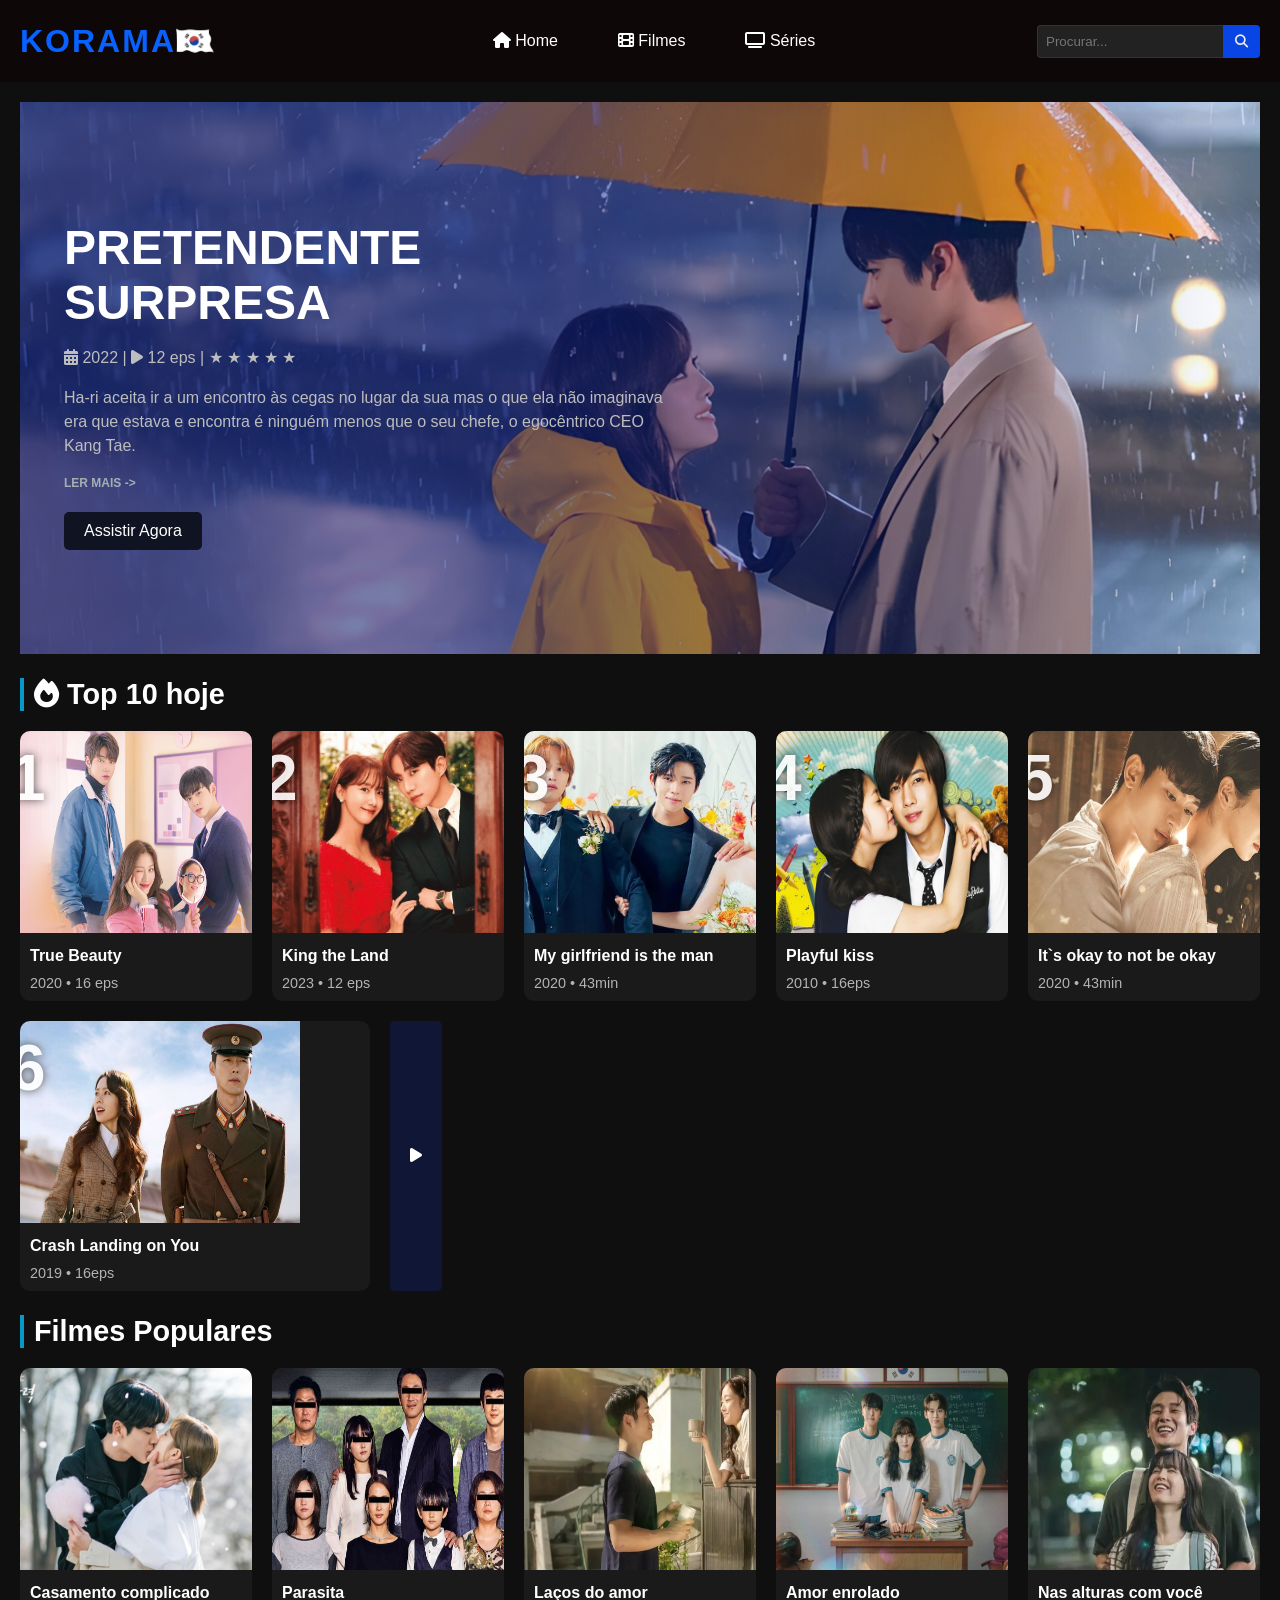
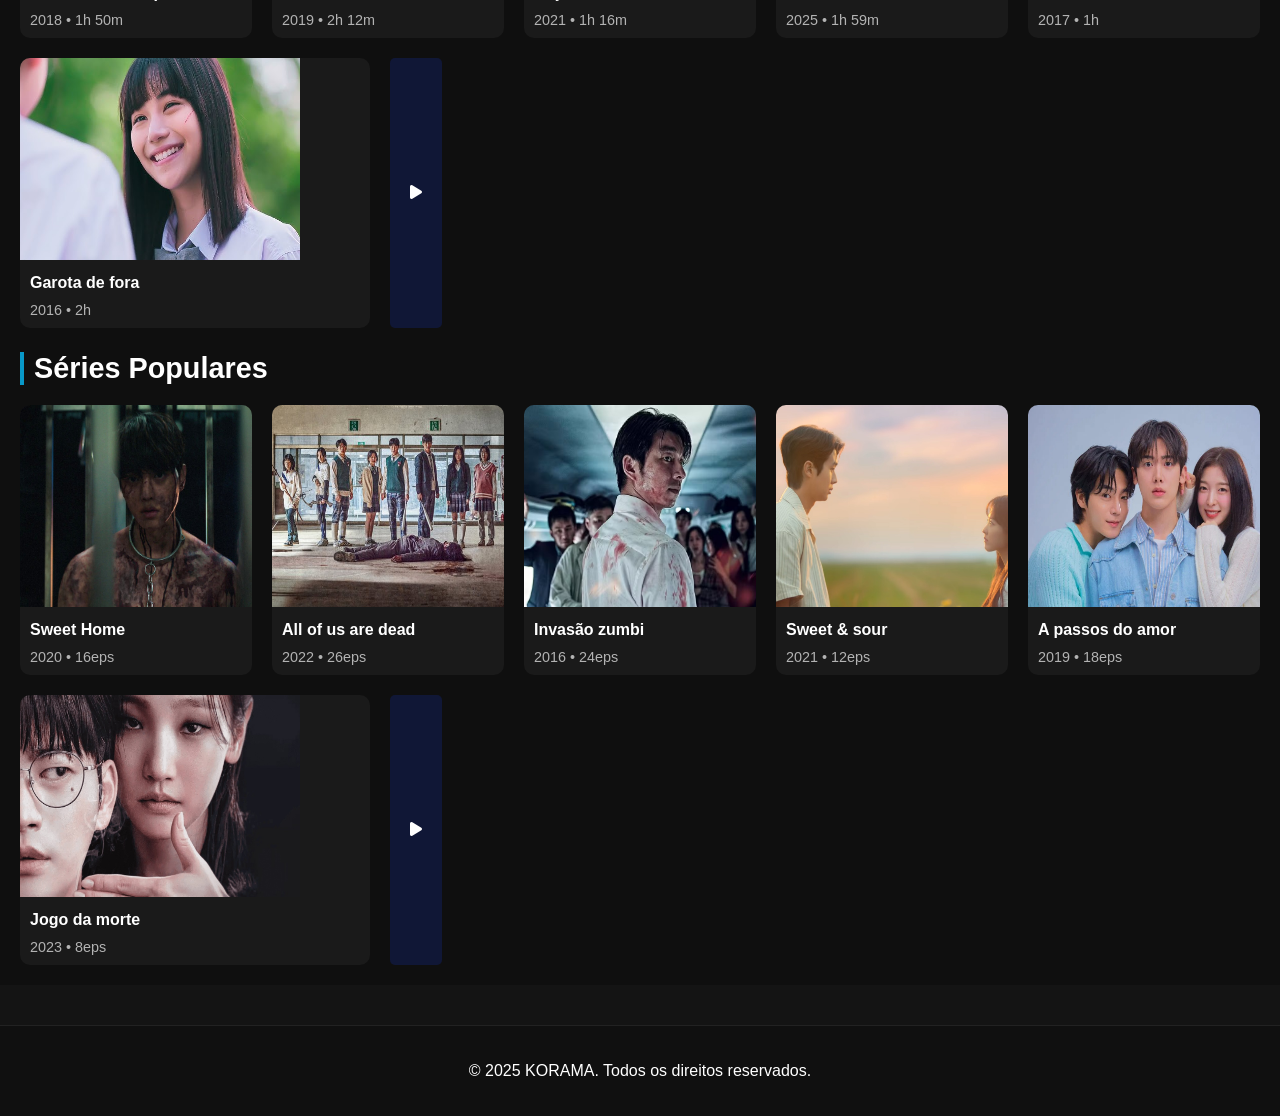
==== Streaming (ME)/index.html @ 6b12c861 "Add files via upload" ====
<!DOCTYPE html>
<html lang="pt-BR">
<head>
  <meta charset="UTF-8">
  <meta name="viewport" content="width=device-width, initial-scale=1.0">
  <title>korama</title>
  <link rel="stylesheet" href="style.css">

  <link rel="stylesheet" href="https://cdnjs.cloudflare.com/ajax/libs/font-awesome/6.4.0/css/all.min.css">
</head>
<body>

  <header>
  
  <div class="coreia">
    <a href="index.html" class="korama"><h1>KORAMA</h1></a>
    <img src="./coreia.png" alt="Bandeira da Coreia do Sul" >
  </div>
  
  <nav>
    <ul>
      <li><a href="index.html"><i class="fas fa-home"></i> Home</a></li>
      <li><a href="./filmes.html"><i class="fas fa-film"></i> Filmes</a></li>
      <li><a href="./serie.html"><i class="fas fa-tv"></i> Séries</a></li>
    </ul>
  </nav>
  <div class="search-box">
    <input type="text" placeholder="Procurar...">
    <button><i class="fas fa-search"></i></button>
  </div>
</header>
</body>
</html>

  <main>
    <!-- Banner Principal -->
    <section class="banner">
      <div class="banner-content">
        <h1 class="banner-title">PRETENDENTE SURPRESA</h1>
      <div class="banner-description">
        <p><i class="fas fa-calendar-alt"></i> 2022 | <i class="fas fa-play"></i> 12 eps | <span>★ ★ ★ ★ ★</span>  </p> 
        <p>Ha-ri aceita ir a um encontro às cegas no lugar da sua
         mas o que ela não imaginava era que estava e encontra é ninguém menos que o seu chefe, o egocêntrico CEO Kang Tae.</p>
         <h1 class="ler-mais">LER MAIS -> </h1>
      </div>
        <button class="watch-button">Assistir Agora</button>
      </div>
    </section>

<section class="top10">
    <h2><i class="fa-solid fa-fire"></i> Top 10 hoje</h2>

    <div class="cards">
      <!-- CARD 1 -->
      <div class="card">
        <span class="rank">1</span>
        <img src="./dorama1.jpeg" alt="True Beauty">
        <h3>True Beauty</h3>
        <p>2020 • 16 eps</p>
      </div>

      <!-- CARD 2 -->
      <div class="card">
        <span class="rank">2</span>
        <img src="./dorama2.jpeg" alt="King the Land">
        <h3>King the Land</h3>
        <p>2023 • 12 eps</p>
      </div>

      <!-- CARD 3 -->
      <div class="card">
        <span class="rank">3</span>
        <img src="./dorama3.jpeg" alt="My girlfriend is the man">
        <h3>My girlfriend is the man</h3>
        <p>2020 • 43min</p>
      </div>

       <div class="card">
        <span class="rank">4</span>
        <img src="./dorama4.jpeg" alt="Playful kiss">
        <h3>Playful kiss</h3>
        <p>2010 • 16eps</p>
        </div>
        
        <div class="card">
        <span class="rank">5</span>
        <img src="./dorama5.jpeg" alt="It`s okay to not be okay">
        <h3>It`s okay to not be okay</h3>
        <p>2020 • 43min</p>
        </div>
        
   <div class="card">
        <span class="rank">6</span>
        <img src="./dorama6.jpeg" alt="Crash Landing on You">
        <h3>Crash Landing on You</h3>
        <p>2019 • 16eps</p>
        </div>

     <button class="ver-mais"><i class="fas fa-play"></i></button>

    </div>
  </section>


    <!-- Seção de Filmes -->
    <section class="movies-section">
      <h2>Filmes Populares</h2>
      <div class="cards">
        <!-- Cartão de Filme -->
         <div class="card">
        <span class="rank"></span>
        <img src="./dorama7.jpeg" alt="Casamento complicado">
        <h3>Casamento complicado</h3>
        <p>2018 • 1h 50m</p>
        </div>

        <div class="card">
        <span class="rank"></span>
        <img src="./dorama8.jpeg" alt="Parasita">
        <h3>Parasita</h3>
        <p>2019 • 2h 12m</p>
        </div>

        <div class="card">
        <span class="rank"></span>
        <img src="./dorama9.jpeg" alt="Laços do amor">
        <h3>Laços do amor</h3>
        <p>2021 • 1h 16m</p>
        </div>

         <div class="card">
        <span class="rank"></span>
        <img src="./dorama10.jpeg" alt="Amor enrolado">
        <h3>Amor enrolado</h3>
        <p>2025 • 1h 59m</p>
        </div>

         <div class="card">
        <span class="rank"></span>
        <img src="./dorama11.jpeg" alt="Nas alturas com você">
        <h3>Nas alturas com você</h3>
        <p>2017 • 1h</p>
        </div>

        <div class="card">
        <span class="rank"></span>
        <img src="./dorama12.jpeg" alt="Garota de fora">
        <h3>Garota de fora</h3>
        <p>2016 • 2h</p>
        </div>

       <button class="ver-mais"><i class="fas fa-play"></i></button>

      </div>
    </section>

    <!-- Seção de Séries -->
    <section class="series-section">
      <h2>Séries Populares</h2>
      <div class="series-grid">
        <!-- Cartão de Série -->
        <div class="cards">
           <div class="card">
        <span class="rank"></span>
        <img src="./dorama13.jpeg" alt="Sweet Home">
        <h3>Sweet Home</h3>
        <p>2020 • 16eps</p>
        </div>

        <div class="card">
        <span class="rank"></span>
        <img src="./dorama14.jpeg" alt="All of us are dead">
        <h3>All of us are dead</h3>
        <p>2022 • 26eps</p>
        </div>

        <div class="card">
        <span class="rank"></span>
        <img src="./dorama15.jpeg" alt="invasão zumbi">
        <h3>Invasão zumbi</h3>
        <p>2016 • 24eps</p>
        </div>

        <div class="card">
        <span class="rank"></span>
        <img src="./dorama16.jpeg" alt="Sweet & sour">
        <h3>Sweet & sour</h3>
        <p>2021 • 12eps</p>
        </div>

        <div class="card">
        <span class="rank"></span>
        <img src="./dorama17.jpeg" alt="A passos do amor">
        <h3>A passos do amor</h3>
        <p>2019 • 18eps</p>
        </div>

        <div class="card">
        <span class="rank"></span>
        <img src="./dorama18.jpeg" alt="Jogo da morte">
        <h3>Jogo da morte</h3>
        <p>2023 • 8eps</p>
        </div>

       <button class="ver-mais"><i class="fas fa-play"></i></button>

      </div>
    </section>
        </div>
        <!-- Repita os cartões conforme necessário -->
      </div>
    </section>
  </main>

    <footer>
      <p>&copy; 2025 KORAMA. Todos os direitos reservados.</p>
    </footer>
</body>
</html>
---- Streaming (ME)/style.css ----
body {
    font-family: Arial, sans-serif;
    background-color: #141414;
    color: #fff;
    margin: 0;
    padding: 0;
}

/*coreia*/
img {
margin-left: -25px;

}

/* Logo */
.logo {
  font-size: 28px;
  font-weight: bold;
  color: rgb(0, 94, 255);
  letter-spacing: 2px;
}
/* cabeçalho */
header {
  display: flex;
  justify-content: space-between; /* separa logo, menu e search */
  align-items: center;
  padding: 1px 20px;
  background-color: #0d0707; /* estilo Netflix */
}

/* Menu */
nav ul {
  list-style: none;
  display: flex;
  gap: 60px;
}

/* Barra de pesquisa */
.search-box {
  display: flex;
  align-items: center;
}

/* cor dos icones*/
nav ul li a {
  text-decoration: none;
  color: white;
  gap: 1230px;
  font-size: 16px;
  transition: 0.7s;
 
}

.search-box {
    display: flex;
}

.search-box input {
    border: 1px solid #333;
    background-color: #222;
    color: #fff;
    padding: 8px;
    border-radius: 4px 0 0 4px;
    border-right: none;
}

.search-box button {
    background-color: #0944e5;
    border: none;
    color: #ededed;
    padding: 9px 12px;
    border-radius: 0 4px 4px 0;
    cursor: pointer;
}

main {
    padding: 20px 40px;
}

footer {
    text-align: center;
    padding: 20px;
    margin-top: 40px;
    border-top: 1px solid #222;
    background-color: #101010;
}

h2 {
    font-size: 1.8rem;
    border-left: 4px solid #0898c8;
    padding-left: 10px;
    margin-bottom: 20px;
}

.banner {
    background-image: linear-gradient(to right, rgba(5, 29, 138, 0.548) 40%, transparent), url(./pretendente-surpresa-2.jpeg); /* Coloque o banner aqui */
    background-size: cover;
    background-position: center;
    height: 60vh;
    display: flex;
    align-items: center;
    padding: 0.5%;
}

.banner-description {
    max-width: 600px;
    margin-bottom: 20px;
    line-height: 1.5;
    color: #bdbdbd;
}

.banner-content {
    max-width: 600px;
    position: absolute;
    top: 20%;
    left: 5%;
}

.banner-title {
    font-size: 3rem;
    margin-bottom: 2px;
}


.watch-button {
    background-color: #101322;
    border: none;
    color: white;
    padding: 10px 20px;
    font-size: 1rem;
    cursor: pointer;
    border-radius: 5px;
    transition: background-color 0.6s;
}



.ler-mais {
    color: #a1b0b3;
    font-size: 12px;
    cursor: pointer;
}

.coreia {
    display: flex;
    align-items: center;
   justify-content: flex-start;
}

.coreia img {
   width: 80px;
   height: 80px;
   object-fit: contain;
   
}

.korama {
    color: rgb(7, 98, 255);
    letter-spacing: 2px;
    text-decoration: none;
}

/* Estilo geral do rank3 */
main {
  background: #0f0f0f;
  color: #fff;
  font-family: Arial, Helvetica, sans-serif;
  padding: 20px;
}

.top10 h2 {
  font-size: 1.8rem;
  margin-bottom: 20px;
}

/* Container de cards */
.cards {
  display: flex;
  gap: 20px;
  flex-wrap: wrap;
}

/* Cada card */
.card {
    flex: 1 1 200px;
  background: #1a1a1a;
  border-radius: 10px;
  overflow: hidden;
  position: relative;
  max-width: 350px;
  transition: transform 0.3s;
}
.card:hover {
  transform: scale(1.05);
}

.card img {
  width: 305px;
  min-height: 202px;
  max-height: 202px;
}

/* Número grande */
.rank {
  position: absolute;
  top: 10px;
  left: -10px;
  font-size: 4rem;
  font-weight: bold;
  color: #fff;
  text-shadow: 0 0 10px rgba(0,0,0,0.7);
  opacity: 0.9;
}

/* Títulos e textos */
.card h3 {
  font-size: 1rem;
  margin: 10px;
}

.card p {
  color: #b3b3b3;
  margin: 0 10px 10px;
  font-size: 0.9rem;
}

.ver-mais{
  background-color: #101736;
  border: none;
  color: white;
  padding: 10px 20px;
  font-size: 1rem;
  cursor: pointer;
  border-radius: 5px;
  
}
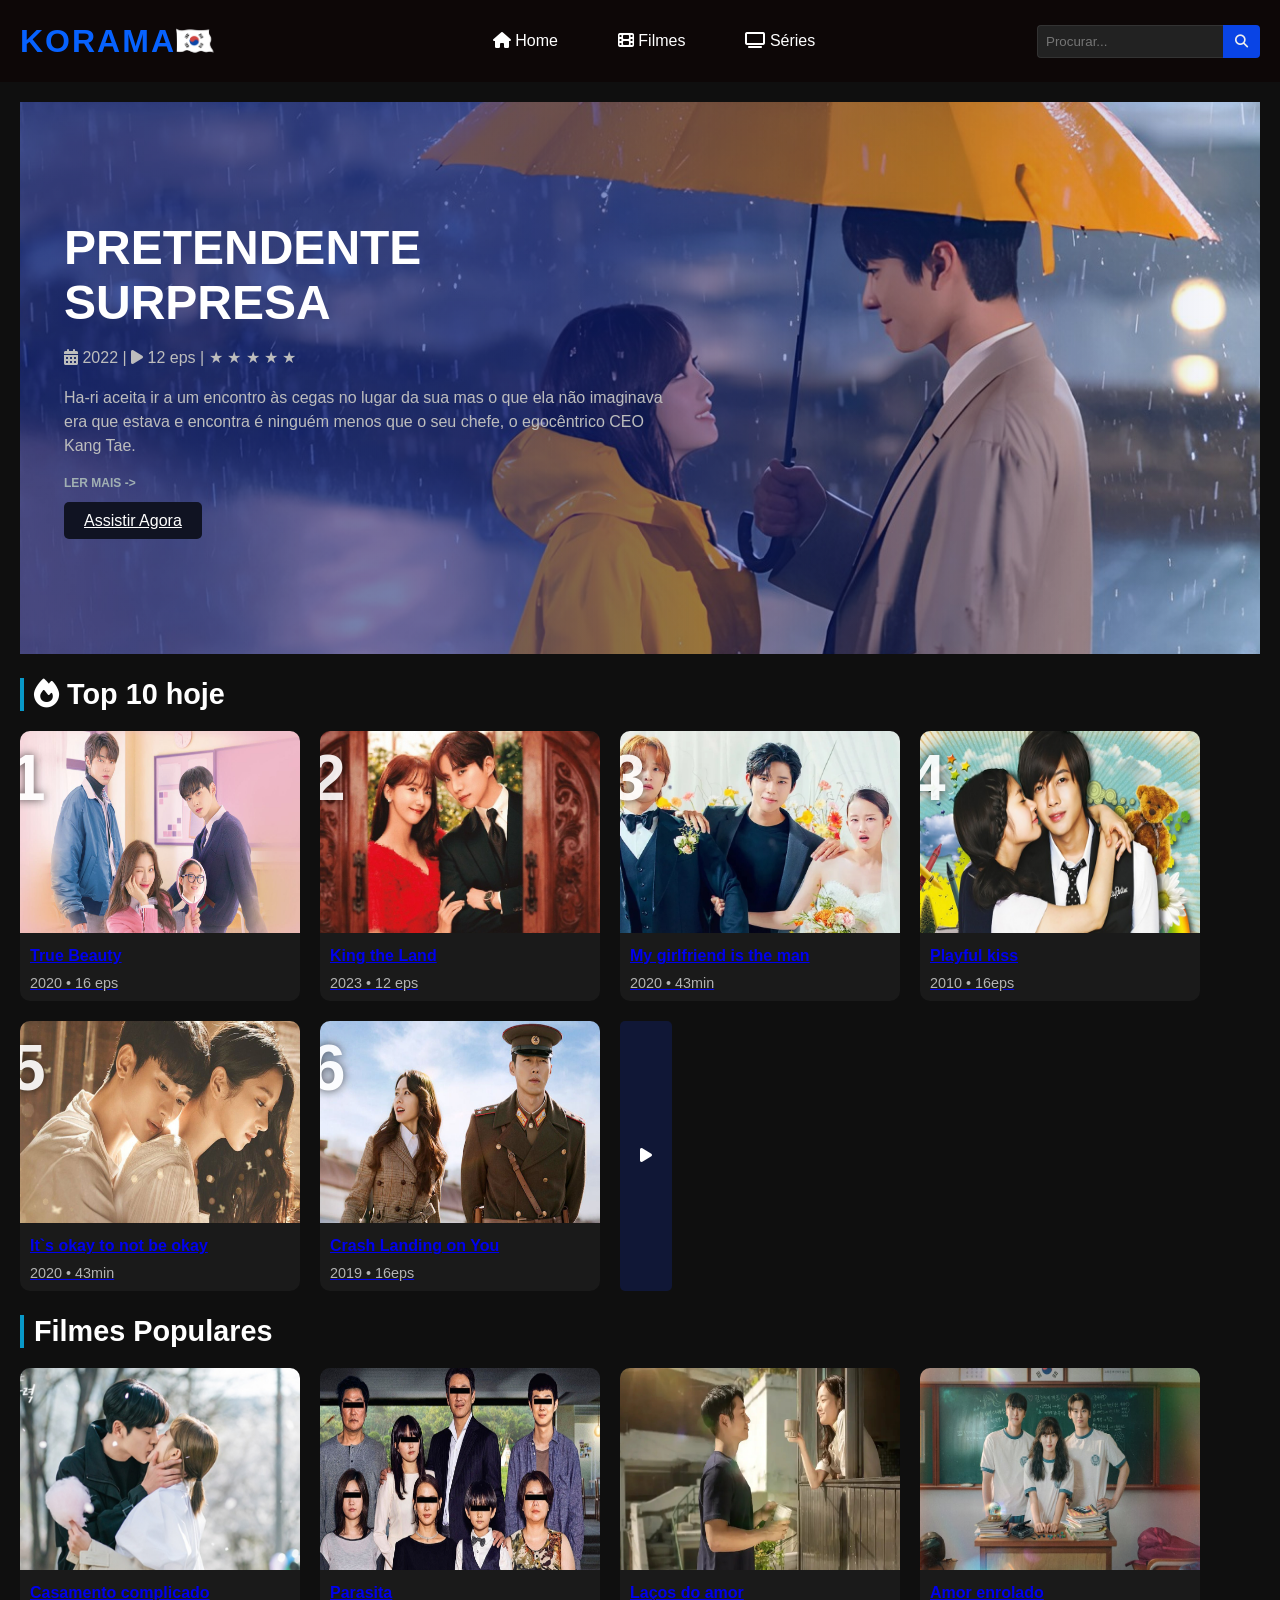
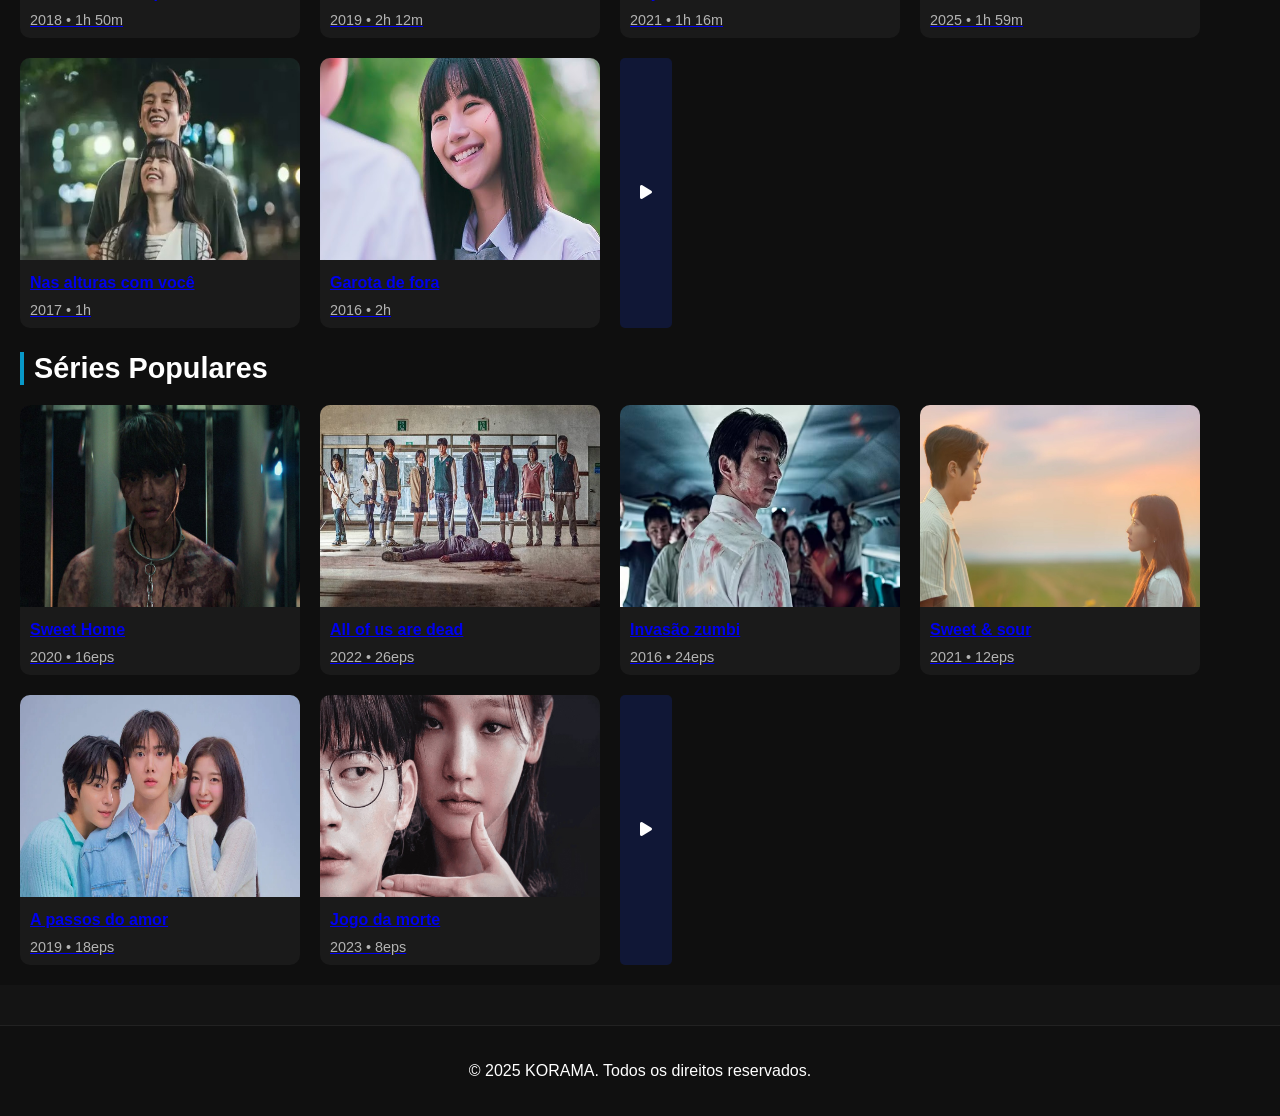
==== commit d762e809: "Update index.html" ====
--- a/Streaming (ME)/index.html
+++ b/Streaming (ME)/index.html
@@ -21,7 +21,7 @@
     <ul>
       <li><a href="index.html"><i class="fas fa-home"></i> Home</a></li>
       <li><a href="./filmes.html"><i class="fas fa-film"></i> Filmes</a></li>
-      <li><a href="./serie.html"><i class="fas fa-tv"></i> Séries</a></li>
+      <li><a href="./series.html"><i class="fas fa-tv"></i> Séries</a></li>
     </ul>
   </nav>
   <div class="search-box">
@@ -43,7 +43,7 @@
          mas o que ela não imaginava era que estava e encontra é ninguém menos que o seu chefe, o egocêntrico CEO Kang Tae.</p>
          <h1 class="ler-mais">LER MAIS -> </h1>
       </div>
-        <button class="watch-button">Assistir Agora</button>
+     <a class="watch-button" href="serie-modelo.html">Assistir Agora</a>
       </div>
     </section>
 
@@ -52,49 +52,59 @@
 
     <div class="cards">
       <!-- CARD 1 -->
+       <a href="serie-modelo.html" class="card-link">
       <div class="card">
         <span class="rank">1</span>
         <img src="./dorama1.jpeg" alt="True Beauty">
         <h3>True Beauty</h3>
         <p>2020 • 16 eps</p>
       </div>
-
-      <!-- CARD 2 -->
+</a>
+
+      <a href="serie-modelo.html" class="card-link">
       <div class="card">
         <span class="rank">2</span>
         <img src="./dorama2.jpeg" alt="King the Land">
         <h3>King the Land</h3>
         <p>2023 • 12 eps</p>
       </div>
-
-      <!-- CARD 3 -->
+</a>
+    
+      <a href="serie-modelo.html" class="card-link">
       <div class="card">
         <span class="rank">3</span>
         <img src="./dorama3.jpeg" alt="My girlfriend is the man">
         <h3>My girlfriend is the man</h3>
         <p>2020 • 43min</p>
       </div>
-
+</a>
+
+<a href="serie-modelo.html" class="card-link">
        <div class="card">
         <span class="rank">4</span>
         <img src="./dorama4.jpeg" alt="Playful kiss">
         <h3>Playful kiss</h3>
         <p>2010 • 16eps</p>
         </div>
-        
+</a>
+
+<a href="serie-modelo.html" class="card-link">
         <div class="card">
         <span class="rank">5</span>
         <img src="./dorama5.jpeg" alt="It`s okay to not be okay">
         <h3>It`s okay to not be okay</h3>
         <p>2020 • 43min</p>
         </div>
-        
+</a>
+
+<a href="serie-modelo.html" class="card-link">
    <div class="card">
         <span class="rank">6</span>
         <img src="./dorama6.jpeg" alt="Crash Landing on You">
         <h3>Crash Landing on You</h3>
         <p>2019 • 16eps</p>
         </div>
+</a>
 
      <button class="ver-mais"><i class="fas fa-play"></i></button>
 
@@ -107,58 +117,71 @@
       <h2>Filmes Populares</h2>
       <div class="cards">
         <!-- Cartão de Filme -->
+         <a href="serie-modelo.html" class="card-link">
          <div class="card">
         <span class="rank"></span>
         <img src="./dorama7.jpeg" alt="Casamento complicado">
         <h3>Casamento complicado</h3>
         <p>2018 • 1h 50m</p>
         </div>
-
+</a>
+
+<a href="serie-modelo.html" class="card-link">
         <div class="card">
         <span class="rank"></span>
         <img src="./dorama8.jpeg" alt="Parasita">
         <h3>Parasita</h3>
         <p>2019 • 2h 12m</p>
         </div>
-
+</a>
+
+<a href="serie-modelo.html" class="card-link">
         <div class="card">
         <span class="rank"></span>
         <img src="./dorama9.jpeg" alt="Laços do amor">
         <h3>Laços do amor</h3>
         <p>2021 • 1h 16m</p>
         </div>
-
+</a>
+
+<a href="serie-modelo.html" class="card-link">
          <div class="card">
         <span class="rank"></span>
         <img src="./dorama10.jpeg" alt="Amor enrolado">
         <h3>Amor enrolado</h3>
         <p>2025 • 1h 59m</p>
         </div>
-
+</a>
+
+<a href="serie-modelo.html" class="card-link">
          <div class="card">
         <span class="rank"></span>
         <img src="./dorama11.jpeg" alt="Nas alturas com você">
         <h3>Nas alturas com você</h3>
         <p>2017 • 1h</p>
         </div>
-
+</a>
+
+<a href="serie-modelo.html" class="card-link">
         <div class="card">
         <span class="rank"></span>
         <img src="./dorama12.jpeg" alt="Garota de fora">
         <h3>Garota de fora</h3>
         <p>2016 • 2h</p>
         </div>
-
+</a>
        <button class="ver-mais"><i class="fas fa-play"></i></button>
 
       </div>
     </section>
 
     <!-- Seção de Séries -->
+
     <section class="series-section">
       <h2>Séries Populares</h2>
       <div class="series-grid">
         <!-- Cartão de Série -->
+<a href="serie-modelo.html" class="card-link">
         <div class="cards">
            <div class="card">
         <span class="rank"></span>
@@ -166,48 +189,58 @@
         <h3>Sweet Home</h3>
         <p>2020 • 16eps</p>
         </div>
-
+</a>
+
+<a href="serie-modelo.html" class="card-link">
         <div class="card">
         <span class="rank"></span>
         <img src="./dorama14.jpeg" alt="All of us are dead">
         <h3>All of us are dead</h3>
         <p>2022 • 26eps</p>
         </div>
-
+</a>
+
+<a href="serie-modelo.html" class="card-link">
         <div class="card">
         <span class="rank"></span>
         <img src="./dorama15.jpeg" alt="invasão zumbi">
         <h3>Invasão zumbi</h3>
         <p>2016 • 24eps</p>
         </div>
-
+</a>
+
+<a href="serie-modelo.html" class="card-link">
         <div class="card">
         <span class="rank"></span>
         <img src="./dorama16.jpeg" alt="Sweet & sour">
         <h3>Sweet & sour</h3>
         <p>2021 • 12eps</p>
         </div>
-
+</a>
+
+<a href="serie-modelo.html" class="card-link">
         <div class="card">
         <span class="rank"></span>
         <img src="./dorama17.jpeg" alt="A passos do amor">
         <h3>A passos do amor</h3>
         <p>2019 • 18eps</p>
         </div>
-
+</a>
+
+<a href="serie-modelo.html" class="card-link">
         <div class="card">
         <span class="rank"></span>
         <img src="./dorama18.jpeg" alt="Jogo da morte">
         <h3>Jogo da morte</h3>
         <p>2023 • 8eps</p>
         </div>
+</a>
 
        <button class="ver-mais"><i class="fas fa-play"></i></button>
 
       </div>
     </section>
         </div>
-        <!-- Repita os cartões conforme necessário -->
       </div>
     </section>
   </main>
@@ -216,4 +249,4 @@
       <p>&copy; 2025 KORAMA. Todos os direitos reservados.</p>
     </footer>
 </body>
-</html>+</html>
